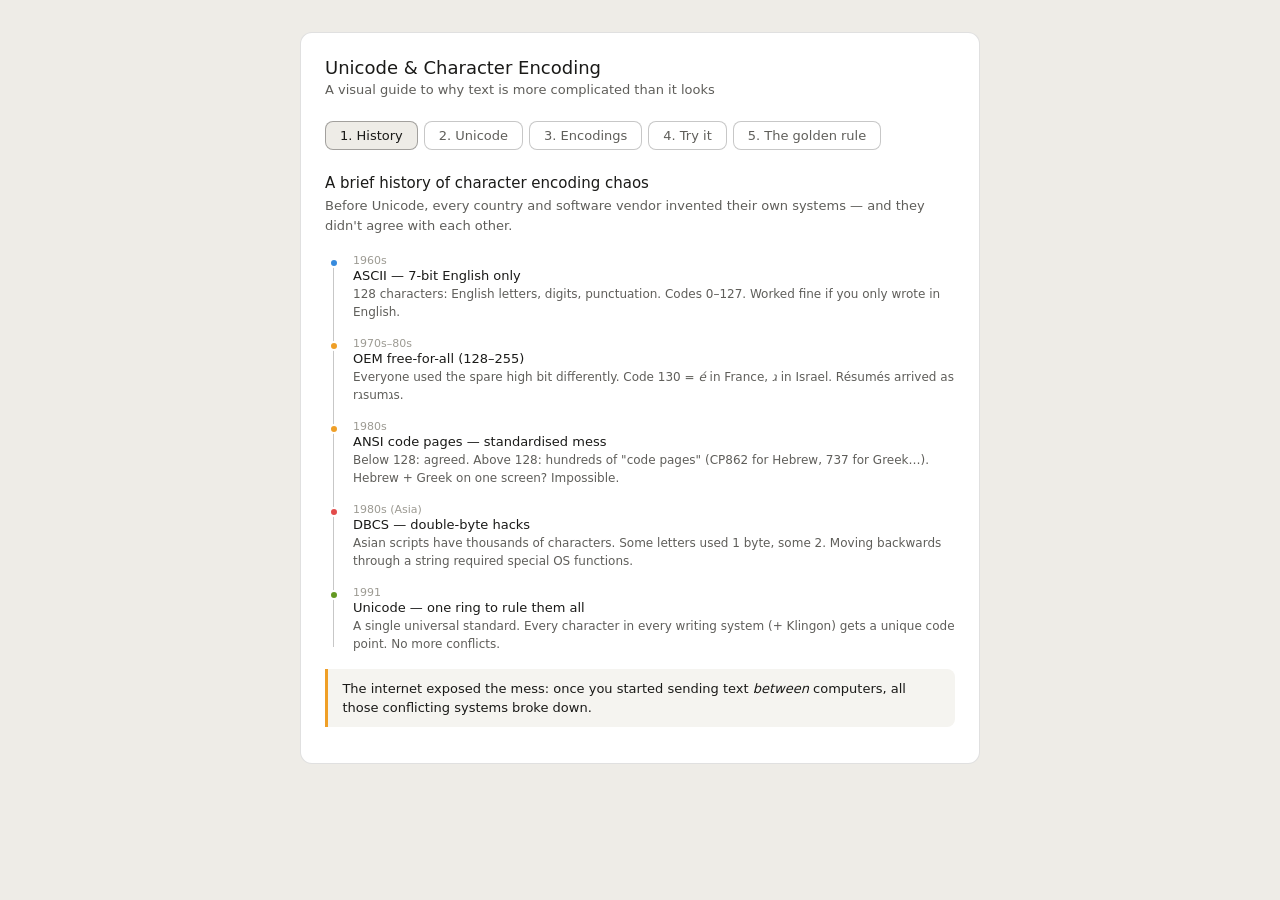
==== index.html @ 8b3d2e47 "Create index.html for Unicode and encoding guide Add a comprehensive HTML document explaining Unicod" ====
<!DOCTYPE html>
<html lang="en">
<head>
<meta charset="UTF-8">
<meta name="viewport" content="width=device-width, initial-scale=1.0">
<title>Unicode & Character Encoding — Visual Guide</title>
<style>
  :root {
    --bg-primary: #ffffff;
    --bg-secondary: #f5f4f0;
    --bg-tertiary: #eeece7;
    --text-primary: #1a1a18;
    --text-secondary: #5f5e5a;
    --text-tertiary: #9c9a92;
    --border-light: rgba(0,0,0,0.12);
    --border-mid: rgba(0,0,0,0.22);
    --border-strong: rgba(0,0,0,0.32);
    --radius-md: 8px;
    --radius-lg: 12px;
    --font-sans: system-ui, -apple-system, "Segoe UI", Helvetica, Arial, sans-serif;
    --font-mono: "SF Mono", "Fira Code", "Consolas", monospace;
    --bg-info: #e6f1fb;
    --text-info: #185fa5;
    --border-info: #b5d4f4;
  }
  @media (prefers-color-scheme: dark) {
    :root {
      --bg-primary: #1e1e1c;
      --bg-secondary: #282826;
      --bg-tertiary: #303030;
      --text-primary: #e8e6df;
      --text-secondary: #9c9a92;
      --text-tertiary: #6b6963;
      --border-light: rgba(255,255,255,0.10);
      --border-mid: rgba(255,255,255,0.18);
      --border-strong: rgba(255,255,255,0.28);
      --bg-info: #042c53;
      --text-info: #b5d4f4;
      --border-info: #185fa5;
    }
  }
  * { box-sizing: border-box; margin: 0; padding: 0; }
  body {
    font-family: var(--font-sans);
    background: var(--bg-tertiary);
    color: var(--text-primary);
    min-height: 100vh;
    display: flex;
    align-items: flex-start;
    justify-content: center;
    padding: 2rem 1rem;
  }
  .container {
    background: var(--bg-primary);
    border-radius: var(--radius-lg);
    border: 0.5px solid var(--border-light);
    padding: 1.5rem;
    width: 100%;
    max-width: 680px;
  }
  h1 {
    font-size: 18px;
    font-weight: 500;
    color: var(--text-primary);
    margin-bottom: .25rem;
  }
  .subtitle {
    font-size: 13px;
    color: var(--text-secondary);
    margin-bottom: 1.5rem;
  }
  .tabs { display: flex; gap: 6px; flex-wrap: wrap; margin-bottom: 1.5rem; }
  .tab {
    padding: 6px 14px;
    border-radius: var(--radius-md);
    border: 0.5px solid var(--border-mid);
    background: var(--bg-primary);
    color: var(--text-secondary);
    font-size: 13px;
    cursor: pointer;
    font-family: var(--font-sans);
    transition: background .15s, color .15s;
  }
  .tab:hover { background: var(--bg-secondary); color: var(--text-primary); }
  .tab.active {
    background: var(--bg-tertiary);
    color: var(--text-primary);
    border-color: var(--border-strong);
  }
  .panel { display: none; }
  .panel.active { display: block; }
  .section-title { font-size: 15px; font-weight: 500; color: var(--text-primary); margin-bottom: 4px; }
  .section-sub { font-size: 13px; color: var(--text-secondary); margin-bottom: 1.2rem; line-height: 1.5; }
  .card {
    background: var(--bg-primary);
    border: 0.5px solid var(--border-light);
    border-radius: var(--radius-lg);
    padding: 1rem 1.25rem;
    margin-bottom: .75rem;
  }
  .card-title { font-size: 13px; font-weight: 500; color: var(--text-primary); margin-bottom: 3px; }
  .card-body { font-size: 12px; color: var(--text-secondary); line-height: 1.6; }
  .card-body code {
    font-family: var(--font-mono);
    background: var(--bg-secondary);
    padding: 2px 5px;
    border-radius: 4px;
    font-size: 11px;
  }
  .badge {
    display: inline-block;
    font-size: 11px;
    padding: 2px 8px;
    border-radius: 999px;
    margin-right: 4px;
  }
  .badge-amber { background: #faeeda; color: #854f0b; }
  .badge-blue  { background: #e6f1fb; color: #185fa5; }
  .badge-green { background: #eaf3de; color: #3b6d11; }
  .badge-red   { background: #fcebeb; color: #a32d2d; }
  .badge-gray  { background: #f1efe8; color: #5f5e5a; }
  @media (prefers-color-scheme: dark) {
    .badge-amber { background: #633806; color: #fac775; }
    .badge-blue  { background: #042c53; color: #b5d4f4; }
    .badge-green { background: #173404; color: #c0dd97; }
    .badge-red   { background: #501313; color: #f7c1c1; }
    .badge-gray  { background: #2c2c2a; color: #b4b2a9; }
  }
  .timeline { position: relative; padding-left: 28px; }
  .timeline::before {
    content: '';
    position: absolute;
    left: 8px; top: 6px; bottom: 6px;
    width: 1px;
    background: var(--border-mid);
  }
  .t-item { position: relative; margin-bottom: 1rem; }
  .t-dot {
    position: absolute; left: -24px; top: 4px;
    width: 10px; height: 10px; border-radius: 50%;
    border: 2px solid var(--bg-primary);
  }
  .dot-amber  { background: #ef9f27; }
  .dot-blue   { background: #378add; }
  .dot-green  { background: #639922; }
  .dot-red    { background: #e24b4a; }
  .dot-purple { background: #7f77dd; }
  .t-year  { font-size: 11px; color: var(--text-tertiary); margin-bottom: 1px; }
  .t-label { font-size: 13px; font-weight: 500; color: var(--text-primary); }
  .t-desc  { font-size: 12px; color: var(--text-secondary); line-height: 1.5; margin-top: 2px; }
  .enc-table { width: 100%; border-collapse: collapse; font-size: 12px; margin-top: .5rem; }
  .enc-table th {
    text-align: left;
    font-weight: 500;
    font-size: 11px;
    color: var(--text-secondary);
    padding: 6px 8px;
    border-bottom: 0.5px solid var(--border-light);
  }
  .enc-table td {
    padding: 7px 8px;
    border-bottom: 0.5px solid var(--border-light);
    color: var(--text-primary);
    vertical-align: top;
  }
  .enc-table tr:last-child td { border-bottom: none; }
  .enc-table td:nth-child(2) { color: var(--text-secondary); font-size: 11px; }
  .demo-box {
    border: 0.5px solid var(--border-mid);
    border-radius: var(--radius-md);
    padding: .75rem 1rem;
    margin-bottom: .5rem;
    background: var(--bg-primary);
  }
  .demo-label {
    font-size: 11px;
    font-weight: 500;
    color: var(--text-secondary);
    text-transform: uppercase;
    letter-spacing: .04em;
    margin-bottom: .4rem;
  }
  .byte-row { display: flex; flex-wrap: wrap; gap: 4px; margin-top: .3rem; }
  .byte {
    font-family: var(--font-mono);
    font-size: 11px;
    padding: 2px 6px;
    border-radius: 4px;
    border: 0.5px solid var(--border-light);
  }
  .byte-hot  { background: #faeeda; color: #854f0b; border-color: #fac775; }
  .byte-cool { background: #e6f1fb; color: #185fa5; border-color: #b5d4f4; }
  .byte-gray { background: var(--bg-secondary); color: var(--text-secondary); }
  @media (prefers-color-scheme: dark) {
    .byte-hot  { background: #633806; color: #fac775; border-color: #854f0b; }
    .byte-cool { background: #042c53; color: #b5d4f4; border-color: #185fa5; }
  }
  .key-insight {
    border-left: 3px solid #ef9f27;
    padding: .6rem .9rem;
    border-radius: 0 var(--radius-md) var(--radius-md) 0;
    background: var(--bg-secondary);
    margin: .75rem 0;
    font-size: 13px;
    color: var(--text-primary);
    line-height: 1.5;
  }
  #char-input {
    padding: 6px 10px;
    font-size: 14px;
    border-radius: var(--radius-md);
    border: 0.5px solid var(--border-mid);
    background: var(--bg-primary);
    color: var(--text-primary);
    width: 100%;
    margin-bottom: .75rem;
    font-family: var(--font-sans);
    outline: none;
  }
  #char-input:focus { border-color: var(--border-strong); }
  .enc-result { margin-bottom: .5rem; }
  strong { font-weight: 500; }
  code {
    font-family: var(--font-mono);
    background: var(--bg-secondary);
    padding: 2px 5px;
    border-radius: 4px;
    font-size: 11px;
  }
</style>
</head>
<body>
<div class="container">
  <h1>Unicode &amp; Character Encoding</h1>
  <p class="subtitle">A visual guide to why text is more complicated than it looks</p>

  <div class="tabs">
    <button class="tab active" onclick="show('history')">1. History</button>
    <button class="tab" onclick="show('unicode')">2. Unicode</button>
    <button class="tab" onclick="show('encodings')">3. Encodings</button>
    <button class="tab" onclick="show('demo')">4. Try it</button>
    <button class="tab" onclick="show('rule')">5. The golden rule</button>
  </div>

  <!-- HISTORY -->
  <div class="panel active" id="panel-history">
    <p class="section-title">A brief history of character encoding chaos</p>
    <p class="section-sub">Before Unicode, every country and software vendor invented their own systems — and they didn't agree with each other.</p>
    <div class="timeline">
      <div class="t-item">
        <div class="t-dot dot-blue"></div>
        <div class="t-year">1960s</div>
        <div class="t-label">ASCII — 7-bit English only</div>
        <div class="t-desc">128 characters: English letters, digits, punctuation. Codes 0–127. Worked fine if you only wrote in English.</div>
      </div>
      <div class="t-item">
        <div class="t-dot dot-amber"></div>
        <div class="t-year">1970s–80s</div>
        <div class="t-label">OEM free-for-all (128–255)</div>
        <div class="t-desc">Everyone used the spare high bit differently. Code 130 = <em>é</em> in France, <em>ג</em> in Israel. Résumés arrived as rגsumגs.</div>
      </div>
      <div class="t-item">
        <div class="t-dot dot-amber"></div>
        <div class="t-year">1980s</div>
        <div class="t-label">ANSI code pages — standardised mess</div>
        <div class="t-desc">Below 128: agreed. Above 128: hundreds of "code pages" (CP862 for Hebrew, 737 for Greek…). Hebrew + Greek on one screen? Impossible.</div>
      </div>
      <div class="t-item">
        <div class="t-dot dot-red"></div>
        <div class="t-year">1980s (Asia)</div>
        <div class="t-label">DBCS — double-byte hacks</div>
        <div class="t-desc">Asian scripts have thousands of characters. Some letters used 1 byte, some 2. Moving backwards through a string required special OS functions.</div>
      </div>
      <div class="t-item">
        <div class="t-dot dot-green"></div>
        <div class="t-year">1991</div>
        <div class="t-label">Unicode — one ring to rule them all</div>
        <div class="t-desc">A single universal standard. Every character in every writing system (+ Klingon) gets a unique code point. No more conflicts.</div>
      </div>
    </div>
    <div class="key-insight">The internet exposed the mess: once you started sending text <em>between</em> computers, all those conflicting systems broke down.</div>
  </div>

  <!-- UNICODE -->
  <div class="panel" id="panel-unicode">
    <p class="section-title">How Unicode thinks about characters</p>
    <p class="section-sub">Unicode separates two ideas that used to be mixed up: what a character <em>is</em> vs. how it's stored in memory.</p>
    <div class="card">
      <div class="card-title">Step 1 — Platonic ideal (abstract identity)</div>
      <div class="card-body">Every letter is an abstract concept, independent of font, style, or how it looks. <strong>A</strong> in Times New Roman = <strong>A</strong> in Arial. They're the same character.</div>
    </div>
    <div class="card">
      <div class="card-title">Step 2 — Code point (a unique number)</div>
      <div class="card-body">
        Each abstract character gets a unique number, written <code>U+XXXX</code>.<br><br>
        <span class="badge badge-blue">A = U+0041</span>
        <span class="badge badge-blue">é = U+00E9</span>
        <span class="badge badge-blue">ع = U+0639</span>
        <span class="badge badge-blue">😀 = U+1F600</span><br><br>
        There are over 1.1 million possible code points — far more than 65,536, so the "Unicode = 16 bits" myth is wrong.
      </div>
    </div>
    <div class="card">
      <div class="card-title">Step 3 — Encoding (how it's stored)</div>
      <div class="card-body">Code points are abstract. Encoding is how you write them to disk or memory as actual bytes. This is a separate decision — and there are several options.</div>
    </div>
    <div class="key-insight">
      <strong>"Hello"</strong> as code points: <code>U+0048 U+0065 U+006C U+006C U+006F</code> — five numbers. Not yet bytes. Not yet stored. Just identity.
    </div>
  </div>

  <!-- ENCODINGS -->
  <div class="panel" id="panel-encodings">
    <p class="section-title">Unicode encodings compared</p>
    <p class="section-sub">Same code points, different bytes on disk. Each encoding has trade-offs.</p>
    <table class="enc-table">
      <thead>
        <tr><th>Encoding</th><th>How it works</th><th>Best for</th></tr>
      </thead>
      <tbody>
        <tr>
          <td><strong>UTF-8</strong> <span class="badge badge-green">Recommended</span></td>
          <td>1 byte for ASCII (0–127), 2–4 bytes for everything else</td>
          <td>Web, files, APIs. ASCII-compatible — English text looks identical to ASCII.</td>
        </tr>
        <tr>
          <td><strong>UTF-16</strong></td>
          <td>2 bytes for most characters, 4 for rare ones. Needs byte-order mark (BOM)</td>
          <td>Windows internals, Java, JavaScript strings</td>
        </tr>
        <tr>
          <td><strong>UTF-32 / UCS-4</strong></td>
          <td>Always 4 bytes per character — fixed width</td>
          <td>Internal processing where random access matters. Very space-inefficient.</td>
        </tr>
        <tr>
          <td><strong>UCS-2</strong></td>
          <td>Always 2 bytes, max 65,536 chars. Can't represent rare characters.</td>
          <td>Legacy Windows, older COM/VB programs</td>
        </tr>
        <tr>
          <td><strong>Latin-1 / ISO-8859-1</strong> <span class="badge badge-red">Limited</span></td>
          <td>1 byte, 256 characters. Western European only.</td>
          <td>Legacy Western European documents. Russian? Chinese? → ???</td>
        </tr>
      </tbody>
    </table>
    <div class="key-insight" style="margin-top: 1rem;">
      UTF-8 storing <strong>"Hello"</strong>: <code>48 65 6C 6C 6F</code> — identical to ASCII. Americans won't even notice the difference.
    </div>
    <div class="demo-box" style="margin-top:.75rem">
      <div class="demo-label">Byte order mark problem (UTF-16)</div>
      <div style="font-size:12px; color:var(--text-secondary); line-height:1.5">
        "H" in big-endian UTF-16: <span class="badge badge-blue">00 48</span> &nbsp;&nbsp; "H" in little-endian UTF-16: <span class="badge badge-amber">48 00</span><br>
        Both are valid! A byte order mark <code>FE FF</code> at the start tells the reader which byte order to use.
      </div>
    </div>
  </div>

  <!-- DEMO -->
  <div class="panel" id="panel-demo">
    <p class="section-title">See the bytes yourself</p>
    <p class="section-sub">Type a character or word and see how it's encoded in different systems.</p>
    <input id="char-input" type="text" value="Hello" oninput="runDemo()" maxlength="20" placeholder="Type something…">
    <div id="demo-output"></div>
  </div>

  <!-- GOLDEN RULE -->
  <div class="panel" id="panel-rule">
    <p class="section-title">The single most important rule</p>
    <p class="section-sub">After all the history and encoding details, this is the one thing that matters.</p>
    <div class="key-insight" style="border-color:#e24b4a; font-size:14px; font-weight:500;">
      A string without a known encoding is meaningless. There is no such thing as "plain text."
    </div>
    <div class="card" style="margin-top:.75rem">
      <div class="card-title">Why this breaks websites</div>
      <div class="card-body">If a browser doesn't know the encoding of a page, it guesses based on byte frequency patterns. Sometimes it guesses wrong — a Bulgarian page shows up as Korean. The user sees gibberish.</div>
    </div>
    <div class="card">
      <div class="card-title">The fix for HTML</div>
      <div class="card-body">
        Put this as the very first tag inside <code>&lt;head&gt;</code>:<br><br>
        <code style="display:inline-block;padding:4px 8px;">&lt;meta charset="UTF-8"&gt;</code><br><br>
        Or the server sends: <code>Content-Type: text/html; charset=utf-8</code>
      </div>
    </div>
    <div class="card">
      <div class="card-title">The fix for email</div>
      <div class="card-body">
        Email headers must declare: <code>Content-Type: text/plain; charset="UTF-8"</code><br>
        Without this, your accented characters may arrive as <strong>????</strong>.
      </div>
    </div>
    <div class="card">
      <div class="card-title">Practical advice for developers</div>
      <div class="card-body">
        <span class="badge badge-green">Always use UTF-8</span> for new projects — files, databases, APIs, HTML.<br><br>
        <span class="badge badge-amber">When reading</span> old data, find out its encoding before touching it.<br><br>
        <span class="badge badge-red">Never assume</span> that text is ASCII or that "it looks fine on my machine."
      </div>
    </div>
  </div>
</div>

<script>
function show(id) {
  document.querySelectorAll('.panel').forEach(p => p.classList.remove('active'));
  document.querySelectorAll('.tab').forEach(t => t.classList.remove('active'));
  document.getElementById('panel-' + id).classList.add('active');
  const tabs = ['history', 'unicode', 'encodings', 'demo', 'rule'];
  document.querySelectorAll('.tab')[tabs.indexOf(id)].classList.add('active');
  if (id === 'demo') runDemo();
}

function toHex(n) { return n.toString(16).toUpperCase().padStart(2, '0'); }

function encodeUTF8(str) {
  const bytes = [];
  for (const cp of [...str].map(c => c.codePointAt(0))) {
    if (cp < 0x80) { bytes.push(toHex(cp)); }
    else if (cp < 0x800) { bytes.push(toHex(0xC0 | (cp >> 6)), toHex(0x80 | (cp & 0x3F))); }
    else if (cp < 0x10000) { bytes.push(toHex(0xE0 | (cp >> 12)), toHex(0x80 | ((cp >> 6) & 0x3F)), toHex(0x80 | (cp & 0x3F))); }
    else { bytes.push(toHex(0xF0 | (cp >> 18)), toHex(0x80 | ((cp >> 12) & 0x3F)), toHex(0x80 | ((cp >> 6) & 0x3F)), toHex(0x80 | (cp & 0x3F))); }
  }
  return bytes;
}

function encodeUTF16BE(str) {
  const bytes = [];
  for (const c of str) {
    const cp = c.codePointAt(0);
    if (cp < 0x10000) { bytes.push(toHex(cp >> 8), toHex(cp & 0xFF)); }
    else { const s = cp - 0x10000; const h = 0xD800 + (s >> 10); const l = 0xDC00 + (s & 0x3FF); bytes.push(toHex(h >> 8), toHex(h & 0xFF), toHex(l >> 8), toHex(l & 0xFF)); }
  }
  return bytes;
}

function encodeUCS2(str) {
  return [...str].map(c => { const cp = c.codePointAt(0); return cp > 0xFFFF ? ['??', '??'] : [toHex(cp >> 8), toHex(cp & 0xFF)]; }).flat();
}

function codePoints(str) {
  return [...str].map(c => 'U+' + c.codePointAt(0).toString(16).toUpperCase().padStart(4, '0'));
}

function renderBytes(bytes, cls) {
  return bytes.map(b => `<span class="byte ${cls}">${b}</span>`).join('');
}

function runDemo() {
  const str = document.getElementById('char-input').value || 'A';
  const allAscii = [...str].every(c => c.codePointAt(0) < 128);
  const hasSupp = [...str].some(c => c.codePointAt(0) > 0xFFFF);
  const utf8 = encodeUTF8(str);
  const utf16 = encodeUTF16BE(str);
  const ucs2 = encodeUCS2(str);
  const cps = codePoints(str);

  document.getElementById('demo-output').innerHTML = `
    <div class="enc-result demo-box">
      <div class="demo-label">Unicode code points</div>
      <div class="byte-row">${cps.map(c => `<span class="byte byte-cool">${c}</span>`).join('')}</div>
    </div>
    <div class="enc-result demo-box">
      <div class="demo-label">UTF-8 bytes (${utf8.length} byte${utf8.length !== 1 ? 's' : ''})</div>
      <div class="byte-row">${renderBytes(utf8, allAscii ? 'byte-gray' : 'byte-hot')}</div>
      <div style="font-size:11px;color:var(--text-tertiary);margin-top:4px">${allAscii ? 'Identical to ASCII — no overhead for English text' : 'Multi-byte sequences needed for non-ASCII characters'}</div>
    </div>
    <div class="enc-result demo-box">
      <div class="demo-label">UTF-16 BE bytes (${utf16.length} bytes)</div>
      <div class="byte-row">${renderBytes(utf16, 'byte-cool')}</div>
      <div style="font-size:11px;color:var(--text-tertiary);margin-top:4px">Always at least 2 bytes per character. Note the leading 00s for ASCII — "wasted" space that frustrated early programmers.</div>
    </div>
    <div class="enc-result demo-box">
      <div class="demo-label">UCS-2 (legacy 16-bit)</div>
      <div class="byte-row">${renderBytes(ucs2, 'byte-gray')}</div>
      ${hasSupp ? '<div style="font-size:11px;color:#a32d2d;margin-top:4px">⚠ Some characters exceed 16 bits and cannot be represented in UCS-2 — shown as ??</div>' : ''}
    </div>
  `;
}
runDemo();
</script>
</body>
</html>
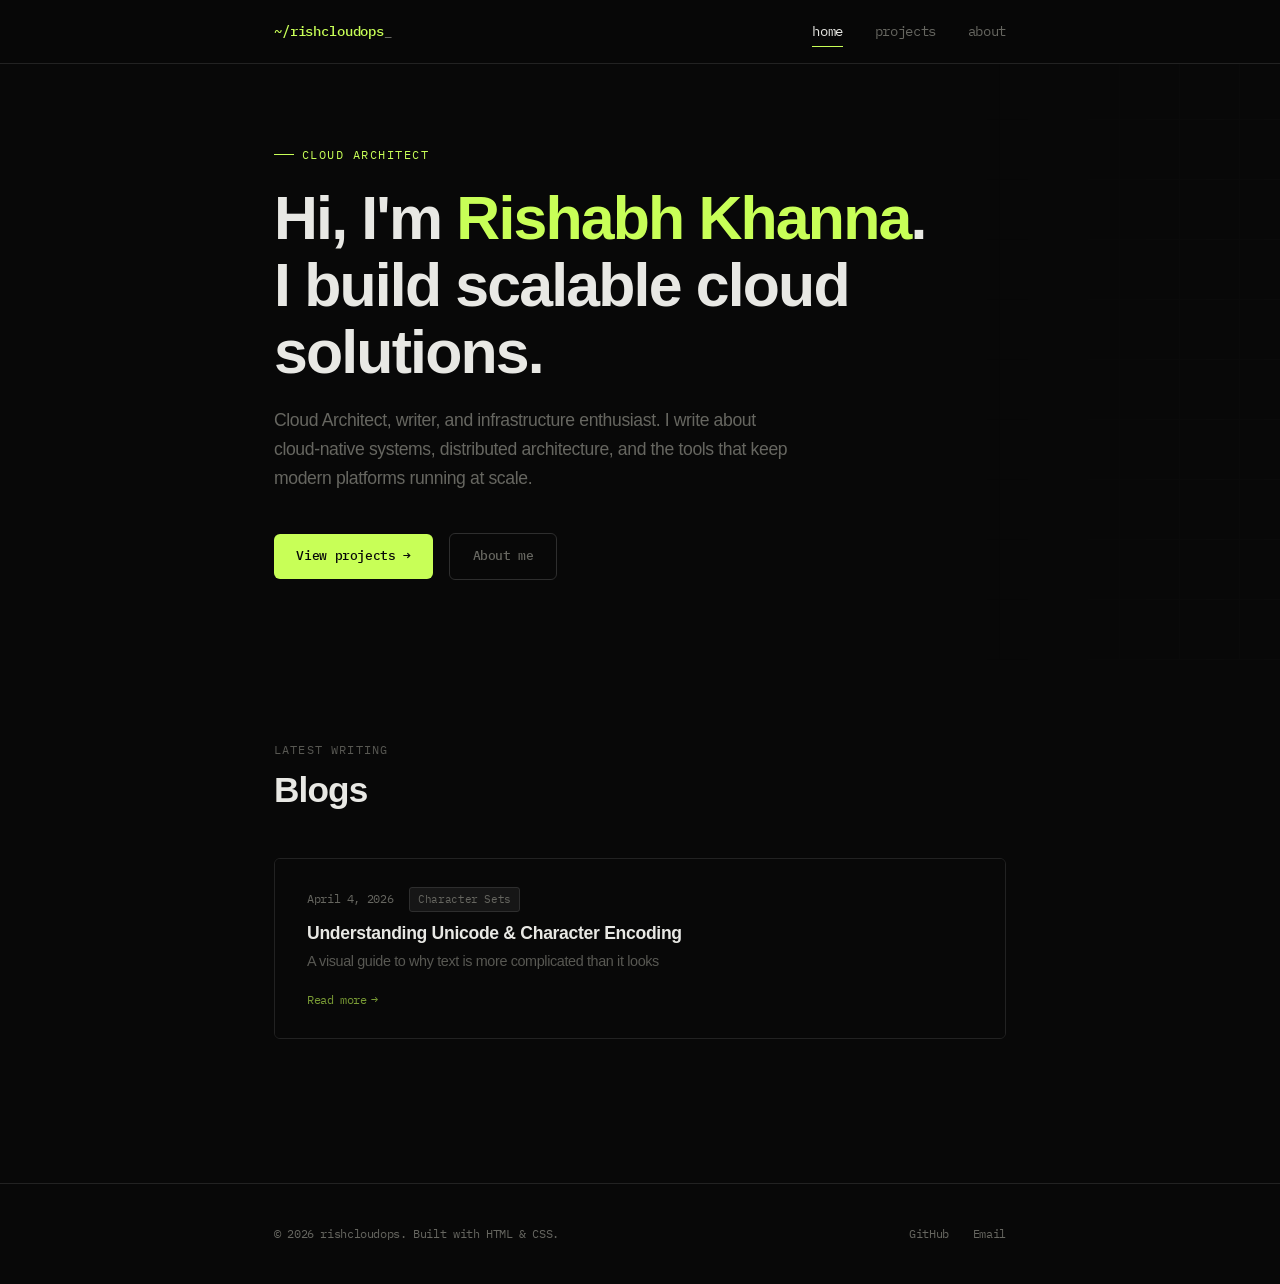
==== commit c64843ec: "blog-1" ====
--- a/index.html
+++ b/index.html
@@ -1,484 +1,80 @@
 <!DOCTYPE html>
 <html lang="en">
 <head>
-<meta charset="UTF-8">
-<meta name="viewport" content="width=device-width, initial-scale=1.0">
-<title>Unicode & Character Encoding — Visual Guide</title>
-<style>
-  :root {
-    --bg-primary: #ffffff;
-    --bg-secondary: #f5f4f0;
-    --bg-tertiary: #eeece7;
-    --text-primary: #1a1a18;
-    --text-secondary: #5f5e5a;
-    --text-tertiary: #9c9a92;
-    --border-light: rgba(0,0,0,0.12);
-    --border-mid: rgba(0,0,0,0.22);
-    --border-strong: rgba(0,0,0,0.32);
-    --radius-md: 8px;
-    --radius-lg: 12px;
-    --font-sans: system-ui, -apple-system, "Segoe UI", Helvetica, Arial, sans-serif;
-    --font-mono: "SF Mono", "Fira Code", "Consolas", monospace;
-    --bg-info: #e6f1fb;
-    --text-info: #185fa5;
-    --border-info: #b5d4f4;
-  }
-  @media (prefers-color-scheme: dark) {
-    :root {
-      --bg-primary: #1e1e1c;
-      --bg-secondary: #282826;
-      --bg-tertiary: #303030;
-      --text-primary: #e8e6df;
-      --text-secondary: #9c9a92;
-      --text-tertiary: #6b6963;
-      --border-light: rgba(255,255,255,0.10);
-      --border-mid: rgba(255,255,255,0.18);
-      --border-strong: rgba(255,255,255,0.28);
-      --bg-info: #042c53;
-      --text-info: #b5d4f4;
-      --border-info: #185fa5;
-    }
-  }
-  * { box-sizing: border-box; margin: 0; padding: 0; }
-  body {
-    font-family: var(--font-sans);
-    background: var(--bg-tertiary);
-    color: var(--text-primary);
-    min-height: 100vh;
-    display: flex;
-    align-items: flex-start;
-    justify-content: center;
-    padding: 2rem 1rem;
-  }
-  .container {
-    background: var(--bg-primary);
-    border-radius: var(--radius-lg);
-    border: 0.5px solid var(--border-light);
-    padding: 1.5rem;
-    width: 100%;
-    max-width: 680px;
-  }
-  h1 {
-    font-size: 18px;
-    font-weight: 500;
-    color: var(--text-primary);
-    margin-bottom: .25rem;
-  }
-  .subtitle {
-    font-size: 13px;
-    color: var(--text-secondary);
-    margin-bottom: 1.5rem;
-  }
-  .tabs { display: flex; gap: 6px; flex-wrap: wrap; margin-bottom: 1.5rem; }
-  .tab {
-    padding: 6px 14px;
-    border-radius: var(--radius-md);
-    border: 0.5px solid var(--border-mid);
-    background: var(--bg-primary);
-    color: var(--text-secondary);
-    font-size: 13px;
-    cursor: pointer;
-    font-family: var(--font-sans);
-    transition: background .15s, color .15s;
-  }
-  .tab:hover { background: var(--bg-secondary); color: var(--text-primary); }
-  .tab.active {
-    background: var(--bg-tertiary);
-    color: var(--text-primary);
-    border-color: var(--border-strong);
-  }
-  .panel { display: none; }
-  .panel.active { display: block; }
-  .section-title { font-size: 15px; font-weight: 500; color: var(--text-primary); margin-bottom: 4px; }
-  .section-sub { font-size: 13px; color: var(--text-secondary); margin-bottom: 1.2rem; line-height: 1.5; }
-  .card {
-    background: var(--bg-primary);
-    border: 0.5px solid var(--border-light);
-    border-radius: var(--radius-lg);
-    padding: 1rem 1.25rem;
-    margin-bottom: .75rem;
-  }
-  .card-title { font-size: 13px; font-weight: 500; color: var(--text-primary); margin-bottom: 3px; }
-  .card-body { font-size: 12px; color: var(--text-secondary); line-height: 1.6; }
-  .card-body code {
-    font-family: var(--font-mono);
-    background: var(--bg-secondary);
-    padding: 2px 5px;
-    border-radius: 4px;
-    font-size: 11px;
-  }
-  .badge {
-    display: inline-block;
-    font-size: 11px;
-    padding: 2px 8px;
-    border-radius: 999px;
-    margin-right: 4px;
-  }
-  .badge-amber { background: #faeeda; color: #854f0b; }
-  .badge-blue  { background: #e6f1fb; color: #185fa5; }
-  .badge-green { background: #eaf3de; color: #3b6d11; }
-  .badge-red   { background: #fcebeb; color: #a32d2d; }
-  .badge-gray  { background: #f1efe8; color: #5f5e5a; }
-  @media (prefers-color-scheme: dark) {
-    .badge-amber { background: #633806; color: #fac775; }
-    .badge-blue  { background: #042c53; color: #b5d4f4; }
-    .badge-green { background: #173404; color: #c0dd97; }
-    .badge-red   { background: #501313; color: #f7c1c1; }
-    .badge-gray  { background: #2c2c2a; color: #b4b2a9; }
-  }
-  .timeline { position: relative; padding-left: 28px; }
-  .timeline::before {
-    content: '';
-    position: absolute;
-    left: 8px; top: 6px; bottom: 6px;
-    width: 1px;
-    background: var(--border-mid);
-  }
-  .t-item { position: relative; margin-bottom: 1rem; }
-  .t-dot {
-    position: absolute; left: -24px; top: 4px;
-    width: 10px; height: 10px; border-radius: 50%;
-    border: 2px solid var(--bg-primary);
-  }
-  .dot-amber  { background: #ef9f27; }
-  .dot-blue   { background: #378add; }
-  .dot-green  { background: #639922; }
-  .dot-red    { background: #e24b4a; }
-  .dot-purple { background: #7f77dd; }
-  .t-year  { font-size: 11px; color: var(--text-tertiary); margin-bottom: 1px; }
-  .t-label { font-size: 13px; font-weight: 500; color: var(--text-primary); }
-  .t-desc  { font-size: 12px; color: var(--text-secondary); line-height: 1.5; margin-top: 2px; }
-  .enc-table { width: 100%; border-collapse: collapse; font-size: 12px; margin-top: .5rem; }
-  .enc-table th {
-    text-align: left;
-    font-weight: 500;
-    font-size: 11px;
-    color: var(--text-secondary);
-    padding: 6px 8px;
-    border-bottom: 0.5px solid var(--border-light);
-  }
-  .enc-table td {
-    padding: 7px 8px;
-    border-bottom: 0.5px solid var(--border-light);
-    color: var(--text-primary);
-    vertical-align: top;
-  }
-  .enc-table tr:last-child td { border-bottom: none; }
-  .enc-table td:nth-child(2) { color: var(--text-secondary); font-size: 11px; }
-  .demo-box {
-    border: 0.5px solid var(--border-mid);
-    border-radius: var(--radius-md);
-    padding: .75rem 1rem;
-    margin-bottom: .5rem;
-    background: var(--bg-primary);
-  }
-  .demo-label {
-    font-size: 11px;
-    font-weight: 500;
-    color: var(--text-secondary);
-    text-transform: uppercase;
-    letter-spacing: .04em;
-    margin-bottom: .4rem;
-  }
-  .byte-row { display: flex; flex-wrap: wrap; gap: 4px; margin-top: .3rem; }
-  .byte {
-    font-family: var(--font-mono);
-    font-size: 11px;
-    padding: 2px 6px;
-    border-radius: 4px;
-    border: 0.5px solid var(--border-light);
-  }
-  .byte-hot  { background: #faeeda; color: #854f0b; border-color: #fac775; }
-  .byte-cool { background: #e6f1fb; color: #185fa5; border-color: #b5d4f4; }
-  .byte-gray { background: var(--bg-secondary); color: var(--text-secondary); }
-  @media (prefers-color-scheme: dark) {
-    .byte-hot  { background: #633806; color: #fac775; border-color: #854f0b; }
-    .byte-cool { background: #042c53; color: #b5d4f4; border-color: #185fa5; }
-  }
-  .key-insight {
-    border-left: 3px solid #ef9f27;
-    padding: .6rem .9rem;
-    border-radius: 0 var(--radius-md) var(--radius-md) 0;
-    background: var(--bg-secondary);
-    margin: .75rem 0;
-    font-size: 13px;
-    color: var(--text-primary);
-    line-height: 1.5;
-  }
-  #char-input {
-    padding: 6px 10px;
-    font-size: 14px;
-    border-radius: var(--radius-md);
-    border: 0.5px solid var(--border-mid);
-    background: var(--bg-primary);
-    color: var(--text-primary);
-    width: 100%;
-    margin-bottom: .75rem;
-    font-family: var(--font-sans);
-    outline: none;
-  }
-  #char-input:focus { border-color: var(--border-strong); }
-  .enc-result { margin-bottom: .5rem; }
-  strong { font-weight: 500; }
-  code {
-    font-family: var(--font-mono);
-    background: var(--bg-secondary);
-    padding: 2px 5px;
-    border-radius: 4px;
-    font-size: 11px;
-  }
-</style>
+  <meta charset="UTF-8">
+  <meta name="viewport" content="width=device-width, initial-scale=1.0">
+  <title>Your Name — Developer</title>
+  <meta name="description" content="Developer blog — writing about code, systems, and things I find interesting.">
+  <link rel="stylesheet" href="style.css">
 </head>
 <body>
-<div class="container">
-  <h1>Unicode &amp; Character Encoding</h1>
-  <p class="subtitle">A visual guide to why text is more complicated than it looks</p>
 
-  <div class="tabs">
-    <button class="tab active" onclick="show('history')">1. History</button>
-    <button class="tab" onclick="show('unicode')">2. Unicode</button>
-    <button class="tab" onclick="show('encodings')">3. Encodings</button>
-    <button class="tab" onclick="show('demo')">4. Try it</button>
-    <button class="tab" onclick="show('rule')">5. The golden rule</button>
-  </div>
-
-  <!-- HISTORY -->
-  <div class="panel active" id="panel-history">
-    <p class="section-title">A brief history of character encoding chaos</p>
-    <p class="section-sub">Before Unicode, every country and software vendor invented their own systems — and they didn't agree with each other.</p>
-    <div class="timeline">
-      <div class="t-item">
-        <div class="t-dot dot-blue"></div>
-        <div class="t-year">1960s</div>
-        <div class="t-label">ASCII — 7-bit English only</div>
-        <div class="t-desc">128 characters: English letters, digits, punctuation. Codes 0–127. Worked fine if you only wrote in English.</div>
-      </div>
-      <div class="t-item">
-        <div class="t-dot dot-amber"></div>
-        <div class="t-year">1970s–80s</div>
-        <div class="t-label">OEM free-for-all (128–255)</div>
-        <div class="t-desc">Everyone used the spare high bit differently. Code 130 = <em>é</em> in France, <em>ג</em> in Israel. Résumés arrived as rגsumגs.</div>
-      </div>
-      <div class="t-item">
-        <div class="t-dot dot-amber"></div>
-        <div class="t-year">1980s</div>
-        <div class="t-label">ANSI code pages — standardised mess</div>
-        <div class="t-desc">Below 128: agreed. Above 128: hundreds of "code pages" (CP862 for Hebrew, 737 for Greek…). Hebrew + Greek on one screen? Impossible.</div>
-      </div>
-      <div class="t-item">
-        <div class="t-dot dot-red"></div>
-        <div class="t-year">1980s (Asia)</div>
-        <div class="t-label">DBCS — double-byte hacks</div>
-        <div class="t-desc">Asian scripts have thousands of characters. Some letters used 1 byte, some 2. Moving backwards through a string required special OS functions.</div>
-      </div>
-      <div class="t-item">
-        <div class="t-dot dot-green"></div>
-        <div class="t-year">1991</div>
-        <div class="t-label">Unicode — one ring to rule them all</div>
-        <div class="t-desc">A single universal standard. Every character in every writing system (+ Klingon) gets a unique code point. No more conflicts.</div>
-      </div>
-    </div>
-    <div class="key-insight">The internet exposed the mess: once you started sending text <em>between</em> computers, all those conflicting systems broke down.</div>
-  </div>
-
-  <!-- UNICODE -->
-  <div class="panel" id="panel-unicode">
-    <p class="section-title">How Unicode thinks about characters</p>
-    <p class="section-sub">Unicode separates two ideas that used to be mixed up: what a character <em>is</em> vs. how it's stored in memory.</p>
-    <div class="card">
-      <div class="card-title">Step 1 — Platonic ideal (abstract identity)</div>
-      <div class="card-body">Every letter is an abstract concept, independent of font, style, or how it looks. <strong>A</strong> in Times New Roman = <strong>A</strong> in Arial. They're the same character.</div>
-    </div>
-    <div class="card">
-      <div class="card-title">Step 2 — Code point (a unique number)</div>
-      <div class="card-body">
-        Each abstract character gets a unique number, written <code>U+XXXX</code>.<br><br>
-        <span class="badge badge-blue">A = U+0041</span>
-        <span class="badge badge-blue">é = U+00E9</span>
-        <span class="badge badge-blue">ع = U+0639</span>
-        <span class="badge badge-blue">😀 = U+1F600</span><br><br>
-        There are over 1.1 million possible code points — far more than 65,536, so the "Unicode = 16 bits" myth is wrong.
-      </div>
-    </div>
-    <div class="card">
-      <div class="card-title">Step 3 — Encoding (how it's stored)</div>
-      <div class="card-body">Code points are abstract. Encoding is how you write them to disk or memory as actual bytes. This is a separate decision — and there are several options.</div>
-    </div>
-    <div class="key-insight">
-      <strong>"Hello"</strong> as code points: <code>U+0048 U+0065 U+006C U+006C U+006F</code> — five numbers. Not yet bytes. Not yet stored. Just identity.
+<!-- NAV -->
+<nav>
+  <div class="container">
+    <a href="index.html" class="nav-logo">~/rishcloudops<span>_</span></a>
+    <div class="nav-links">
+      <a href="index.html" class="active">home</a>
+      <a href="projects.html">projects</a>
+      <a href="about.html">about</a>
     </div>
   </div>
+</nav>
 
-  <!-- ENCODINGS -->
-  <div class="panel" id="panel-encodings">
-    <p class="section-title">Unicode encodings compared</p>
-    <p class="section-sub">Same code points, different bytes on disk. Each encoding has trade-offs.</p>
-    <table class="enc-table">
-      <thead>
-        <tr><th>Encoding</th><th>How it works</th><th>Best for</th></tr>
-      </thead>
-      <tbody>
-        <tr>
-          <td><strong>UTF-8</strong> <span class="badge badge-green">Recommended</span></td>
-          <td>1 byte for ASCII (0–127), 2–4 bytes for everything else</td>
-          <td>Web, files, APIs. ASCII-compatible — English text looks identical to ASCII.</td>
-        </tr>
-        <tr>
-          <td><strong>UTF-16</strong></td>
-          <td>2 bytes for most characters, 4 for rare ones. Needs byte-order mark (BOM)</td>
-          <td>Windows internals, Java, JavaScript strings</td>
-        </tr>
-        <tr>
-          <td><strong>UTF-32 / UCS-4</strong></td>
-          <td>Always 4 bytes per character — fixed width</td>
-          <td>Internal processing where random access matters. Very space-inefficient.</td>
-        </tr>
-        <tr>
-          <td><strong>UCS-2</strong></td>
-          <td>Always 2 bytes, max 65,536 chars. Can't represent rare characters.</td>
-          <td>Legacy Windows, older COM/VB programs</td>
-        </tr>
-        <tr>
-          <td><strong>Latin-1 / ISO-8859-1</strong> <span class="badge badge-red">Limited</span></td>
-          <td>1 byte, 256 characters. Western European only.</td>
-          <td>Legacy Western European documents. Russian? Chinese? → ???</td>
-        </tr>
-      </tbody>
-    </table>
-    <div class="key-insight" style="margin-top: 1rem;">
-      UTF-8 storing <strong>"Hello"</strong>: <code>48 65 6C 6C 6F</code> — identical to ASCII. Americans won't even notice the difference.
+<!-- HERO -->
+<section class="hero">
+  <div class="container">
+    <div class="hero-tag fade-in">Cloud Architect</div>
+    <h1 class="fade-in">
+      Hi, I'm <em>Rishabh Khanna</em>.<br>I build scalable cloud solutions.
+    </h1>
+    <p class="hero-sub fade-in">
+      Cloud Architect, writer, and infrastructure enthusiast. I write about cloud-native systems, distributed architecture, and the tools that keep modern platforms running at scale.
+    </p>
+    <div class="hero-cta fade-in">
+      <a href="projects.html" class="btn btn-accent">View projects →</a>
+      <a href="about.html" class="btn btn-ghost">About me</a>
     </div>
-    <div class="demo-box" style="margin-top:.75rem">
-      <div class="demo-label">Byte order mark problem (UTF-16)</div>
-      <div style="font-size:12px; color:var(--text-secondary); line-height:1.5">
-        "H" in big-endian UTF-16: <span class="badge badge-blue">00 48</span> &nbsp;&nbsp; "H" in little-endian UTF-16: <span class="badge badge-amber">48 00</span><br>
-        Both are valid! A byte order mark <code>FE FF</code> at the start tells the reader which byte order to use.
+  </div>
+</section>
+
+<!-- POSTS -->
+<section class="section">
+  <div class="container">
+    <div class="section-header">
+      <p class="label">Latest writing</p>
+      <h2>Blogs</h2>
+    </div>
+
+    <div class="posts-grid">
+
+      <a href="blog/understanding-unicode.html" class="post-card">
+        <div class="post-card-meta">
+          <span class="post-date">April 4, 2026</span>
+          <span class="post-tag">Character Sets</span>
+        </div>
+        <h3>Understanding Unicode & Character Encoding</h3>
+        <p>A visual guide to why text is more complicated than it looks</p>
+        <div class="post-card-arrow"><span>Read more</span><span>→</span></div>
+      </a>
+
+    </div>
+  </div>
+</section>
+
+<!-- FOOTER -->
+<footer>
+  <div class="container">
+    <div class="footer-inner">
+      <span class="footer-copy">© 2026 rishcloudops. Built with HTML & CSS.</span>
+      <div class="footer-links">
+        <a href="https://github.com/rikkhanna" target="_blank">GitHub</a>
+        <!-- <a href="https://twitter.com/rishcloudops" target="_blank">Twitter</a> -->
+        <a href="mailto:riishabh.khanna@gmail.com">Email</a>
       </div>
     </div>
   </div>
+</footer>
 
-  <!-- DEMO -->
-  <div class="panel" id="panel-demo">
-    <p class="section-title">See the bytes yourself</p>
-    <p class="section-sub">Type a character or word and see how it's encoded in different systems.</p>
-    <input id="char-input" type="text" value="Hello" oninput="runDemo()" maxlength="20" placeholder="Type something…">
-    <div id="demo-output"></div>
-  </div>
-
-  <!-- GOLDEN RULE -->
-  <div class="panel" id="panel-rule">
-    <p class="section-title">The single most important rule</p>
-    <p class="section-sub">After all the history and encoding details, this is the one thing that matters.</p>
-    <div class="key-insight" style="border-color:#e24b4a; font-size:14px; font-weight:500;">
-      A string without a known encoding is meaningless. There is no such thing as "plain text."
-    </div>
-    <div class="card" style="margin-top:.75rem">
-      <div class="card-title">Why this breaks websites</div>
-      <div class="card-body">If a browser doesn't know the encoding of a page, it guesses based on byte frequency patterns. Sometimes it guesses wrong — a Bulgarian page shows up as Korean. The user sees gibberish.</div>
-    </div>
-    <div class="card">
-      <div class="card-title">The fix for HTML</div>
-      <div class="card-body">
-        Put this as the very first tag inside <code>&lt;head&gt;</code>:<br><br>
-        <code style="display:inline-block;padding:4px 8px;">&lt;meta charset="UTF-8"&gt;</code><br><br>
-        Or the server sends: <code>Content-Type: text/html; charset=utf-8</code>
-      </div>
-    </div>
-    <div class="card">
-      <div class="card-title">The fix for email</div>
-      <div class="card-body">
-        Email headers must declare: <code>Content-Type: text/plain; charset="UTF-8"</code><br>
-        Without this, your accented characters may arrive as <strong>????</strong>.
-      </div>
-    </div>
-    <div class="card">
-      <div class="card-title">Practical advice for developers</div>
-      <div class="card-body">
-        <span class="badge badge-green">Always use UTF-8</span> for new projects — files, databases, APIs, HTML.<br><br>
-        <span class="badge badge-amber">When reading</span> old data, find out its encoding before touching it.<br><br>
-        <span class="badge badge-red">Never assume</span> that text is ASCII or that "it looks fine on my machine."
-      </div>
-    </div>
-  </div>
-</div>
-
-<script>
-function show(id) {
-  document.querySelectorAll('.panel').forEach(p => p.classList.remove('active'));
-  document.querySelectorAll('.tab').forEach(t => t.classList.remove('active'));
-  document.getElementById('panel-' + id).classList.add('active');
-  const tabs = ['history', 'unicode', 'encodings', 'demo', 'rule'];
-  document.querySelectorAll('.tab')[tabs.indexOf(id)].classList.add('active');
-  if (id === 'demo') runDemo();
-}
-
-function toHex(n) { return n.toString(16).toUpperCase().padStart(2, '0'); }
-
-function encodeUTF8(str) {
-  const bytes = [];
-  for (const cp of [...str].map(c => c.codePointAt(0))) {
-    if (cp < 0x80) { bytes.push(toHex(cp)); }
-    else if (cp < 0x800) { bytes.push(toHex(0xC0 | (cp >> 6)), toHex(0x80 | (cp & 0x3F))); }
-    else if (cp < 0x10000) { bytes.push(toHex(0xE0 | (cp >> 12)), toHex(0x80 | ((cp >> 6) & 0x3F)), toHex(0x80 | (cp & 0x3F))); }
-    else { bytes.push(toHex(0xF0 | (cp >> 18)), toHex(0x80 | ((cp >> 12) & 0x3F)), toHex(0x80 | ((cp >> 6) & 0x3F)), toHex(0x80 | (cp & 0x3F))); }
-  }
-  return bytes;
-}
-
-function encodeUTF16BE(str) {
-  const bytes = [];
-  for (const c of str) {
-    const cp = c.codePointAt(0);
-    if (cp < 0x10000) { bytes.push(toHex(cp >> 8), toHex(cp & 0xFF)); }
-    else { const s = cp - 0x10000; const h = 0xD800 + (s >> 10); const l = 0xDC00 + (s & 0x3FF); bytes.push(toHex(h >> 8), toHex(h & 0xFF), toHex(l >> 8), toHex(l & 0xFF)); }
-  }
-  return bytes;
-}
-
-function encodeUCS2(str) {
-  return [...str].map(c => { const cp = c.codePointAt(0); return cp > 0xFFFF ? ['??', '??'] : [toHex(cp >> 8), toHex(cp & 0xFF)]; }).flat();
-}
-
-function codePoints(str) {
-  return [...str].map(c => 'U+' + c.codePointAt(0).toString(16).toUpperCase().padStart(4, '0'));
-}
-
-function renderBytes(bytes, cls) {
-  return bytes.map(b => `<span class="byte ${cls}">${b}</span>`).join('');
-}
-
-function runDemo() {
-  const str = document.getElementById('char-input').value || 'A';
-  const allAscii = [...str].every(c => c.codePointAt(0) < 128);
-  const hasSupp = [...str].some(c => c.codePointAt(0) > 0xFFFF);
-  const utf8 = encodeUTF8(str);
-  const utf16 = encodeUTF16BE(str);
-  const ucs2 = encodeUCS2(str);
-  const cps = codePoints(str);
-
-  document.getElementById('demo-output').innerHTML = `
-    <div class="enc-result demo-box">
-      <div class="demo-label">Unicode code points</div>
-      <div class="byte-row">${cps.map(c => `<span class="byte byte-cool">${c}</span>`).join('')}</div>
-    </div>
-    <div class="enc-result demo-box">
-      <div class="demo-label">UTF-8 bytes (${utf8.length} byte${utf8.length !== 1 ? 's' : ''})</div>
-      <div class="byte-row">${renderBytes(utf8, allAscii ? 'byte-gray' : 'byte-hot')}</div>
-      <div style="font-size:11px;color:var(--text-tertiary);margin-top:4px">${allAscii ? 'Identical to ASCII — no overhead for English text' : 'Multi-byte sequences needed for non-ASCII characters'}</div>
-    </div>
-    <div class="enc-result demo-box">
-      <div class="demo-label">UTF-16 BE bytes (${utf16.length} bytes)</div>
-      <div class="byte-row">${renderBytes(utf16, 'byte-cool')}</div>
-      <div style="font-size:11px;color:var(--text-tertiary);margin-top:4px">Always at least 2 bytes per character. Note the leading 00s for ASCII — "wasted" space that frustrated early programmers.</div>
-    </div>
-    <div class="enc-result demo-box">
-      <div class="demo-label">UCS-2 (legacy 16-bit)</div>
-      <div class="byte-row">${renderBytes(ucs2, 'byte-gray')}</div>
-      ${hasSupp ? '<div style="font-size:11px;color:#a32d2d;margin-top:4px">⚠ Some characters exceed 16 bits and cannot be represented in UCS-2 — shown as ??</div>' : ''}
-    </div>
-  `;
-}
-runDemo();
-</script>
 </body>
 </html>
--- a/style.css
+++ b/style.css
@@ -0,0 +1,346 @@
+@import url('https://fonts.googleapis.com/css2?family=IBM+Plex+Mono:wght@400;500&display=swap');
+
+:root {
+  --bg:        #080808;
+  --bg2:       #101010;
+  --bg3:       #161616;
+  --border:    #222222;
+  --border2:   #2e2e2e;
+  --text:      #e8e8e4;
+  --muted:     #666660;
+  --subtle:    #333330;
+  --accent:    #c8ff57;
+  --accent-dim:#7a9c35;
+  --danger:    #ff5f5f;
+  --radius:    6px;
+  --font-head: -apple-system, BlinkMacSystemFont, 'SF Pro Display', 'Helvetica Neue', Arial, sans-serif;
+  --font-body: -apple-system, BlinkMacSystemFont, 'SF Pro Text', 'Helvetica Neue', Arial, sans-serif;
+  --font-mono: 'IBM Plex Mono', ui-monospace, 'SF Mono', monospace;
+  --max:       780px;
+  --nav-h:     64px;
+}
+
+*, *::before, *::after { box-sizing: border-box; margin: 0; padding: 0; }
+
+html { scroll-behavior: smooth; }
+
+body {
+  background: var(--bg);
+  color: var(--text);
+  font-family: var(--font-body);
+  font-size: 17px;
+  line-height: 1.7;
+  font-weight: 400;
+  letter-spacing: -0.022em;
+  -webkit-font-smoothing: antialiased;
+  min-height: 100vh;
+}
+
+/* ── Noise overlay ── */
+/* body::before {
+  content: '';
+  position: fixed;
+  inset: 0;
+  background-image: url("data:image/svg+xml,%3Csvg viewBox='0 0 256 256' xmlns='http://www.w3.org/2000/svg'%3E%3Cfilter id='n'%3E%3CfeTurbulence type='fractalNoise' baseFrequency='0.9' numOctaves='4' stitchTiles='stitch'/%3E%3C/filter%3E%3Crect width='100%25' height='100%25' filter='url(%23n)' opacity='0.03'/%3E%3C/svg%3E");
+  pointer-events: none;
+  z-index: 999;
+  opacity: .5;
+} */
+
+/* ── Typography ── */
+h1, h2, h3, h4 { font-family: var(--font-head); line-height: 1.1; }
+h1 { font-size: clamp(2.4rem, 6vw, 3.8rem); font-weight: 700; letter-spacing: -0.03em; }
+h2 { font-size: clamp(1.5rem, 4vw, 2.2rem); font-weight: 600; letter-spacing: -0.025em; }
+h3 { font-size: 1.1rem; font-weight: 600; letter-spacing: -0.018em; }
+p  { color: var(--text); opacity: .85; }
+a  { color: inherit; text-decoration: none; }
+code, pre { font-family: var(--font-mono); font-size: .875em; }
+
+/* ── Layout ── */
+.container { max-width: var(--max); margin: 0 auto; padding: 0 1.5rem; }
+.section    { padding: 5rem 0; }
+.section + .section { border-top: 1px solid var(--border); }
+
+/* ── Nav ── */
+nav {
+  position: fixed; top: 0; left: 0; right: 0; z-index: 100;
+  height: var(--nav-h);
+  background: rgba(8,8,8,.85);
+  backdrop-filter: blur(12px);
+  border-bottom: 1px solid var(--border);
+  display: flex; align-items: center;
+}
+nav .container { display: flex; align-items: center; justify-content: space-between; width: 100%; }
+.nav-logo {
+  font-family: var(--font-mono);
+  font-size: .9rem;
+  font-weight: 500;
+  color: var(--accent);
+  letter-spacing: -.01em;
+}
+.nav-logo span { color: var(--muted); }
+.nav-links { display: flex; gap: 2rem; align-items: center; }
+.nav-links a {
+  font-size: .875rem;
+  color: var(--muted);
+  font-family: var(--font-mono);
+  transition: color .2s;
+  position: relative;
+}
+.nav-links a:hover, .nav-links a.active { color: var(--text); }
+.nav-links a.active::after {
+  content: '';
+  position: absolute; bottom: -4px; left: 0; right: 0; height: 1px;
+  background: var(--accent);
+}
+
+/* ── Hero ── */
+.hero {
+  padding-top: calc(var(--nav-h) + 5rem);
+  padding-bottom: 5rem;
+  position: relative;
+  overflow: hidden;
+}
+.hero-tag {
+  font-family: var(--font-mono);
+  font-size: .78rem;
+  color: var(--accent);
+  letter-spacing: .12em;
+  text-transform: uppercase;
+  margin-bottom: 1.25rem;
+  display: flex; align-items: center; gap: .5rem;
+}
+.hero-tag::before {
+  content: '';
+  display: inline-block; width: 20px; height: 1px;
+  background: var(--accent);
+}
+.hero h1 { margin-bottom: 1.25rem; }
+.hero h1 em { font-style: normal; color: var(--accent); }
+.hero-sub {
+  font-size: 1.1rem;
+  color: var(--muted);
+  max-width: 520px;
+  line-height: 1.65;
+  margin-bottom: 2.5rem;
+}
+.hero-cta { display: flex; gap: 1rem; flex-wrap: wrap; align-items: center; }
+.btn {
+  display: inline-flex; align-items: center; gap: .5rem;
+  padding: .7rem 1.4rem;
+  font-family: var(--font-mono); font-size: .82rem; font-weight: 500;
+  border-radius: var(--radius);
+  transition: all .2s;
+  cursor: pointer;
+  border: none;
+}
+.btn-accent {
+  background: var(--accent); color: #080808;
+}
+.btn-accent:hover { background: #d8ff77; transform: translateY(-1px); }
+.btn-ghost {
+  background: transparent; color: var(--muted);
+  border: 1px solid var(--border2);
+}
+.btn-ghost:hover { color: var(--text); border-color: var(--muted); }
+
+/* Decorative grid lines */
+.hero::after {
+  content: '';
+  position: absolute; top: 0; right: -100px; bottom: 0; width: 500px;
+  background: repeating-linear-gradient(
+    90deg,
+    transparent, transparent 59px,
+    var(--border) 59px, var(--border) 60px
+  ),
+  repeating-linear-gradient(
+    180deg,
+    transparent, transparent 59px,
+    var(--border) 59px, var(--border) 60px
+  );
+  opacity: .35;
+  mask-image: linear-gradient(to left, rgba(0,0,0,.6), transparent 80%);
+  pointer-events: none;
+}
+
+/* ── Label/tag ── */
+.label {
+  font-family: var(--font-mono);
+  font-size: .72rem;
+  letter-spacing: .1em;
+  text-transform: uppercase;
+  color: var(--muted);
+}
+.section-header { margin-bottom: 3rem; }
+.section-header .label { margin-bottom: .75rem; }
+.section-header h2 { letter-spacing: -.025em; }
+
+/* ── Post cards ── */
+.posts-grid { display: grid; gap: 1px; background: var(--border); border: 1px solid var(--border); border-radius: var(--radius); overflow: hidden; }
+.post-card {
+  background: var(--bg);
+  padding: 1.75rem 2rem;
+  transition: background .2s;
+  display: block;
+}
+.post-card:hover { background: var(--bg2); }
+.post-card-meta {
+  display: flex; align-items: center; gap: 1rem;
+  margin-bottom: .75rem;
+}
+.post-date { font-family: var(--font-mono); font-size: .75rem; color: var(--muted); }
+.post-tag {
+  font-family: var(--font-mono); font-size: .7rem;
+  padding: 2px 8px; border-radius: 3px;
+  background: var(--bg3); border: 1px solid var(--border2);
+  color: var(--muted);
+}
+.post-card h3 { font-size: 1.1rem; margin-bottom: .4rem; transition: color .2s; }
+.post-card:hover h3 { color: var(--accent); }
+.post-card p { font-size: .9rem; color: var(--muted); line-height: 1.6; }
+.post-card-arrow {
+  margin-top: 1rem;
+  font-family: var(--font-mono); font-size: .78rem; color: var(--accent-dim);
+  transition: color .2s, gap .2s;
+  display: flex; align-items: center; gap: .3rem;
+}
+.post-card:hover .post-card-arrow { color: var(--accent); gap: .5rem; }
+
+/* ── Project cards ── */
+.projects-grid { display: grid; grid-template-columns: repeat(auto-fill, minmax(320px, 1fr)); gap: 1px; background: var(--border); border: 1px solid var(--border); border-radius: var(--radius); overflow: hidden; }
+.project-card {
+  background: var(--bg);
+  padding: 1.75rem;
+  transition: background .2s;
+  display: flex; flex-direction: column;
+  position: relative;
+}
+.project-card:hover { background: var(--bg2); }
+.project-number {
+  font-family: var(--font-mono); font-size: .7rem;
+  color: var(--subtle);
+  margin-bottom: .75rem;
+}
+.project-card h3 { font-size: 1rem; margin-bottom: .5rem; transition: color .2s; }
+.project-card:hover h3 { color: var(--accent); }
+.project-card p { font-size: .875rem; color: var(--muted); line-height: 1.6; flex: 1; margin-bottom: 1.25rem; }
+.tech-stack { display: flex; flex-wrap: wrap; gap: .4rem; margin-bottom: 1.25rem; }
+.tech-tag {
+  font-family: var(--font-mono); font-size: .68rem;
+  padding: 2px 7px; border-radius: 3px;
+  border: 1px solid var(--border2);
+  color: var(--accent-dim);
+}
+.project-links { display: flex; gap: 1rem; }
+.project-links a {
+  font-family: var(--font-mono); font-size: .75rem; color: var(--muted);
+  display: flex; align-items: center; gap: .3rem;
+  transition: color .2s;
+}
+.project-links a:hover { color: var(--accent); }
+
+/* ── About ── */
+.about-grid { display: grid; grid-template-columns: 1fr 2fr; gap: 4rem; align-items: start; }
+.avatar-wrap {
+  aspect-ratio: 1;
+  background: var(--bg3);
+  border: 1px solid var(--border);
+  border-radius: var(--radius);
+  display: flex; align-items: center; justify-content: center;
+  font-size: 4rem;
+  position: relative; overflow: hidden;
+}
+.avatar-wrap::after {
+  content: '';
+  position: absolute; inset: 0;
+  background: linear-gradient(135deg, transparent 60%, rgba(200,255,87,.05));
+}
+.about-bio { display: flex; flex-direction: column; gap: 1rem; }
+.about-bio p { font-size: 1rem; }
+.skills-list {
+  display: flex; flex-wrap: wrap; gap: .5rem;
+  margin-top: .5rem;
+}
+.skill-pill {
+  font-family: var(--font-mono); font-size: .75rem;
+  padding: .3rem .75rem; border-radius: 3px;
+  background: var(--bg3); border: 1px solid var(--border2);
+  color: var(--text);
+}
+
+/* ── Blog post page ── */
+.post-hero { padding-top: calc(var(--nav-h) + 4rem); padding-bottom: 2rem; }
+.post-hero .post-date { margin-bottom: 1rem; }
+.post-content { max-width: 660px; }
+.post-content h1 { margin-bottom: 1.5rem; }
+.post-body { padding: 3rem 0; border-top: 1px solid var(--border); }
+.post-body p { margin-bottom: 1.25rem; opacity: .88; }
+.post-body h2 { margin: 2.5rem 0 1rem; }
+.post-body h3 { margin: 2rem 0 .75rem; color: var(--accent); }
+.post-body pre {
+  background: var(--bg2); border: 1px solid var(--border);
+  border-radius: var(--radius); padding: 1.25rem 1.5rem;
+  overflow-x: auto; margin: 1.5rem 0;
+  font-size: .85rem; line-height: 1.65;
+}
+.post-body code:not(pre code) {
+  background: var(--bg2); border: 1px solid var(--border);
+  padding: 1px 6px; border-radius: 3px; color: var(--accent);
+}
+.post-body blockquote {
+  border-left: 3px solid var(--accent);
+  padding: .75rem 1.25rem; margin: 1.5rem 0;
+  background: var(--bg2); border-radius: 0 var(--radius) var(--radius) 0;
+  color: var(--muted);
+}
+.post-nav {
+  border-top: 1px solid var(--border); padding-top: 2rem; margin-top: 2rem;
+  display: flex; justify-content: space-between; gap: 1rem;
+}
+.post-nav a {
+  font-family: var(--font-mono); font-size: .8rem; color: var(--muted);
+  transition: color .2s;
+}
+.post-nav a:hover { color: var(--accent); }
+
+/* ── Footer ── */
+footer {
+  border-top: 1px solid var(--border);
+  padding: 2.5rem 0;
+  margin-top: 4rem;
+}
+.footer-inner {
+  display: flex; align-items: center; justify-content: space-between; flex-wrap: wrap; gap: 1rem;
+}
+.footer-copy { font-family: var(--font-mono); font-size: .75rem; color: var(--muted); }
+.footer-links { display: flex; gap: 1.5rem; }
+.footer-links a {
+  font-family: var(--font-mono); font-size: .75rem; color: var(--muted);
+  transition: color .2s;
+}
+.footer-links a:hover { color: var(--accent); }
+
+/* ── Page header (non-hero pages) ── */
+.page-header {
+  padding-top: calc(var(--nav-h) + 4rem);
+  padding-bottom: 3.5rem;
+  border-bottom: 1px solid var(--border);
+}
+
+/* ── Fade-in animation ── */
+@keyframes fadeUp {
+  from { opacity: 0; transform: translateY(18px); }
+  to   { opacity: 1; transform: translateY(0); }
+}
+.fade-in { animation: fadeUp .55s ease both; }
+.fade-in:nth-child(2) { animation-delay: .1s; }
+.fade-in:nth-child(3) { animation-delay: .2s; }
+.fade-in:nth-child(4) { animation-delay: .3s; }
+
+/* ── Responsive ── */
+@media (max-width: 640px) {
+  .about-grid { grid-template-columns: 1fr; gap: 2rem; }
+  .avatar-wrap { max-width: 140px; }
+  .projects-grid { grid-template-columns: 1fr; }
+  .nav-links a:not(.active) { display: none; }
+}
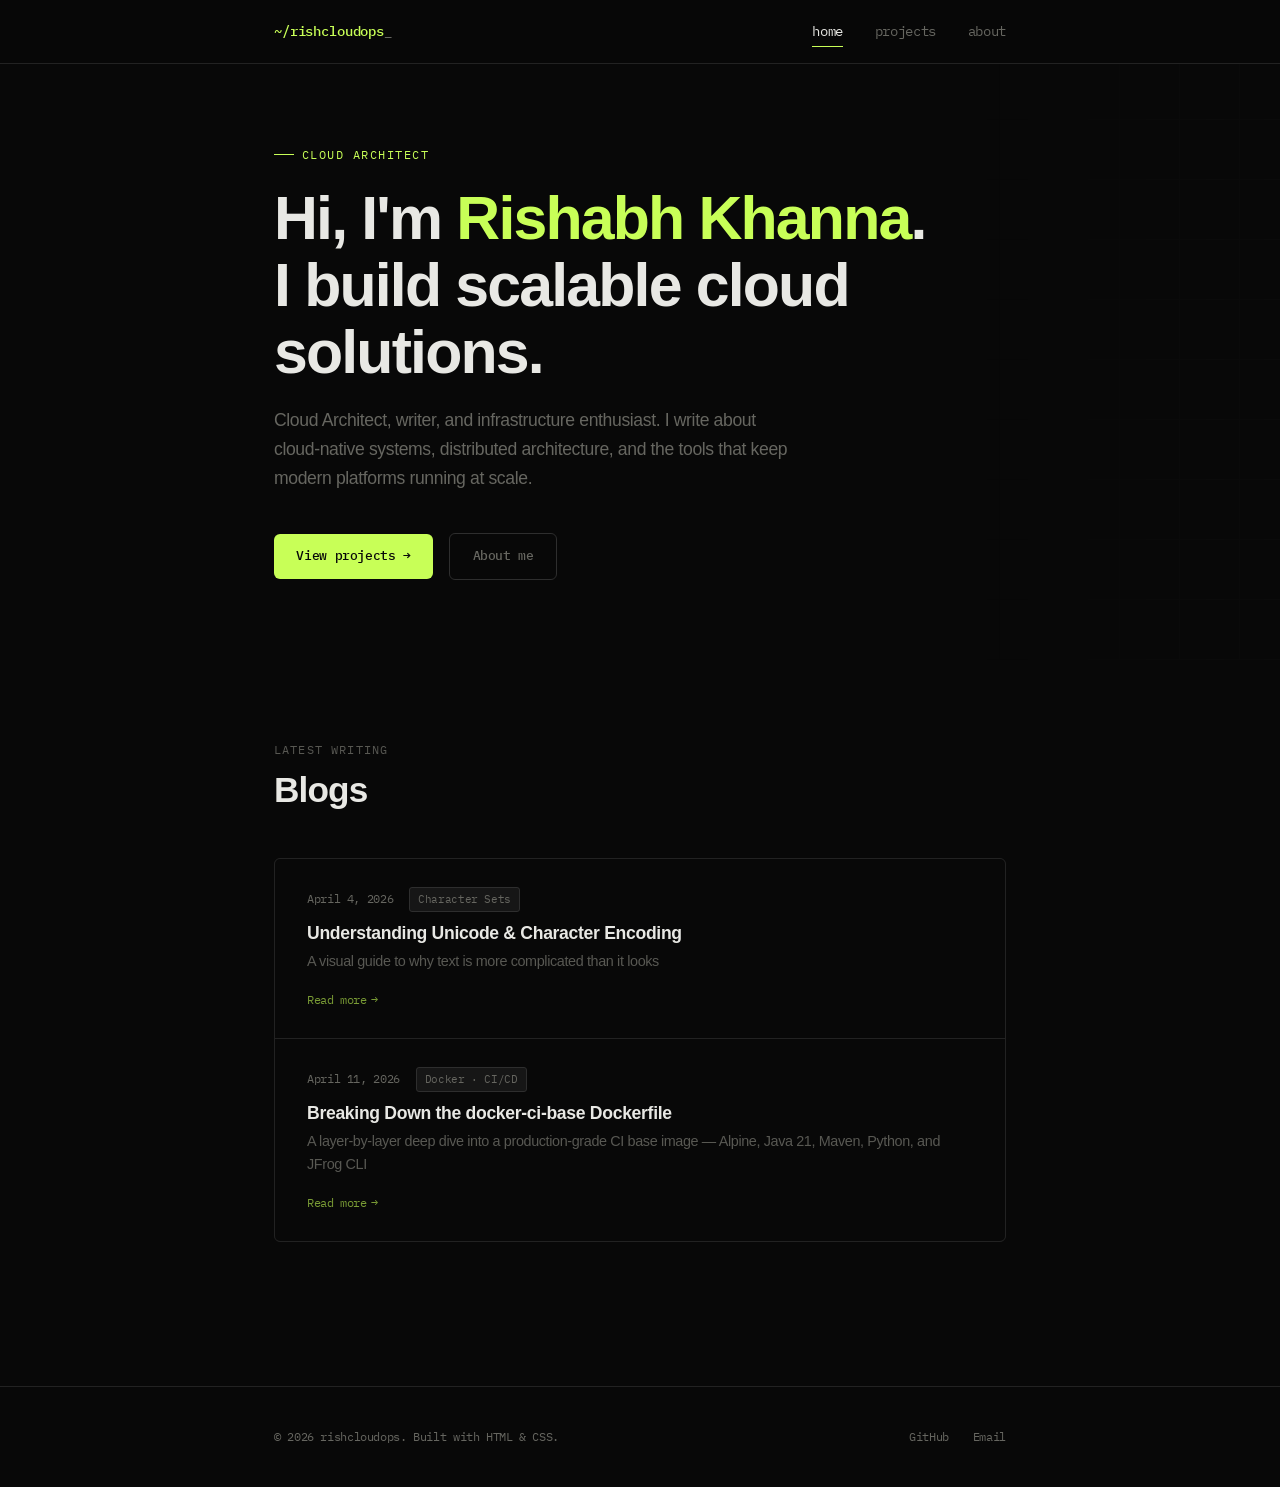
==== commit c81affab: "docker-ci-base dockerfile" ====
--- a/index.html
+++ b/index.html
@@ -58,6 +58,16 @@
         <div class="post-card-arrow"><span>Read more</span><span>→</span></div>
       </a>
 
+      <a href="blog/docker-ci-base-dockerfile.html" class="post-card">
+        <div class="post-card-meta">
+          <span class="post-date">April 11, 2026</span>
+          <span class="post-tag">Docker · CI/CD</span>
+        </div>
+        <h3>Breaking Down the docker-ci-base Dockerfile</h3>
+        <p>A layer-by-layer deep dive into a production-grade CI base image — Alpine, Java 21, Maven, Python, and JFrog CLI</p>
+        <div class="post-card-arrow"><span>Read more</span><span>→</span></div>
+      </a>
+
     </div>
   </div>
 </section>
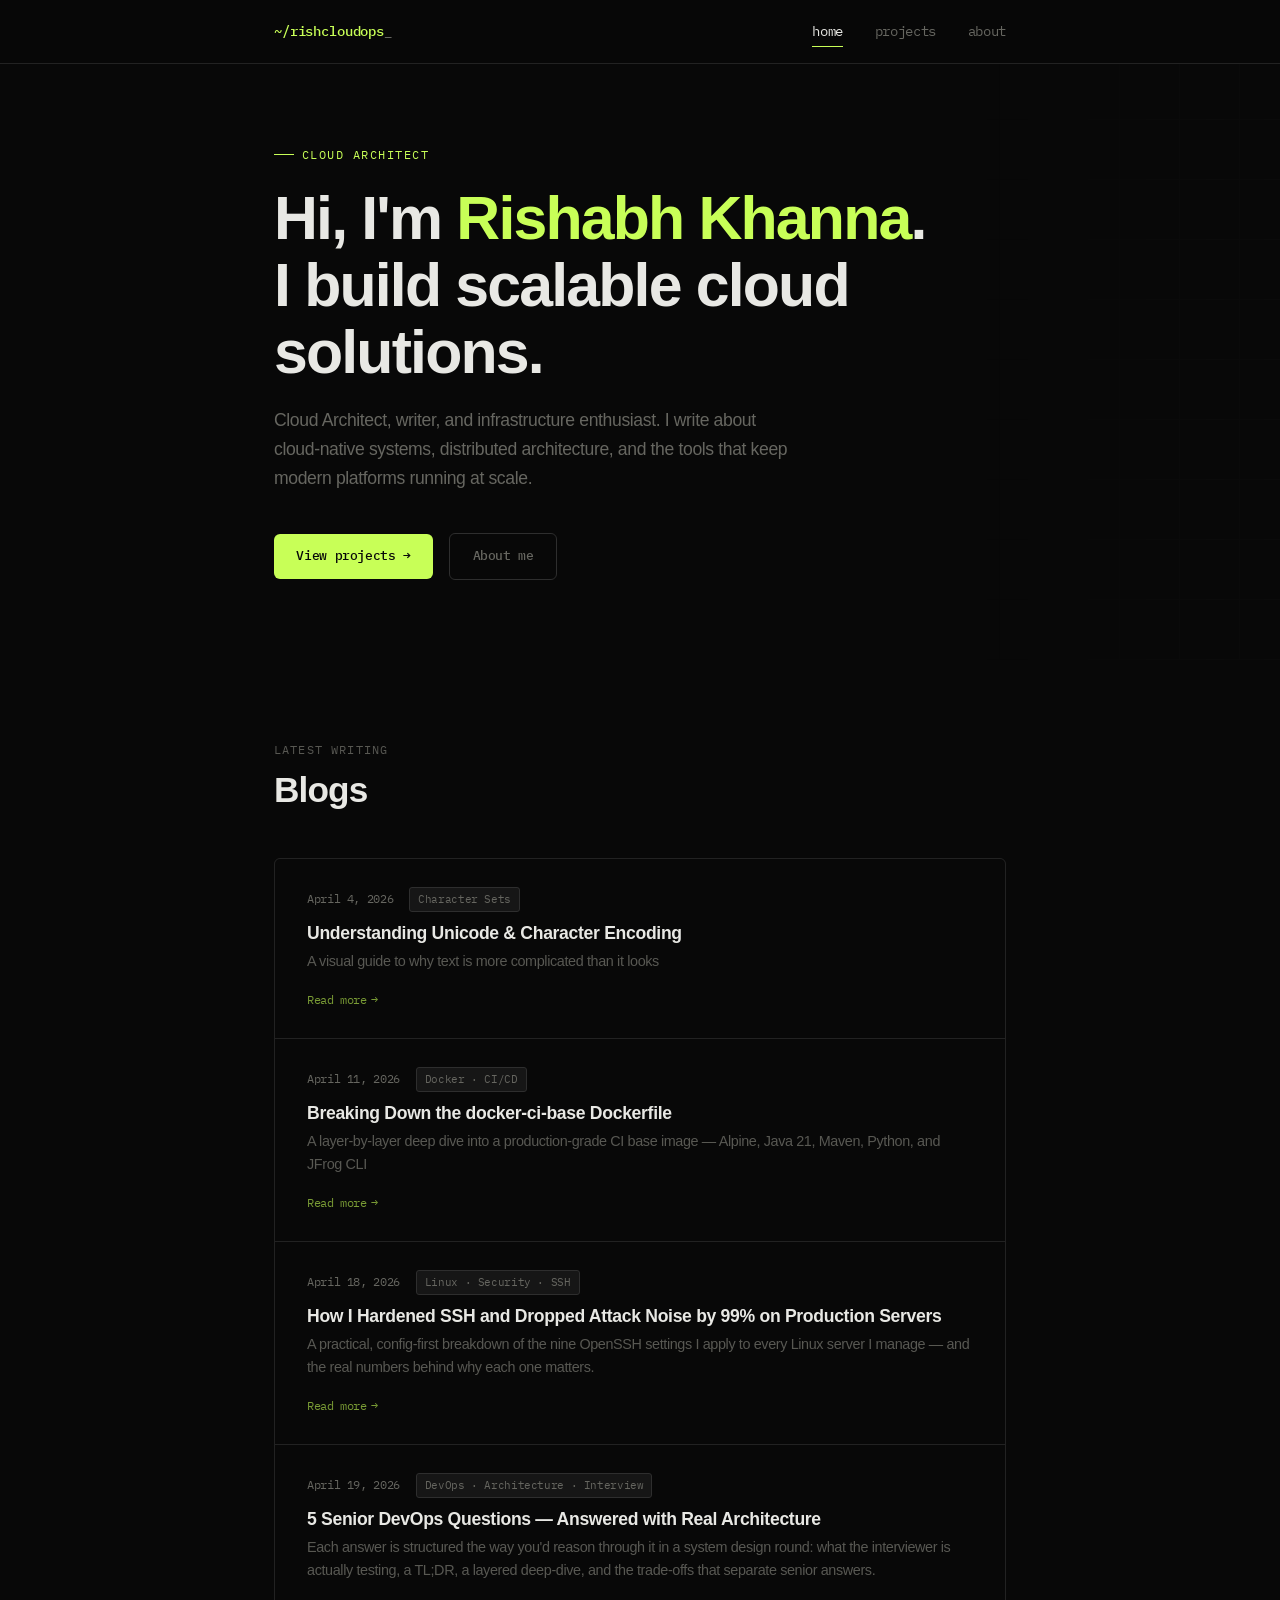
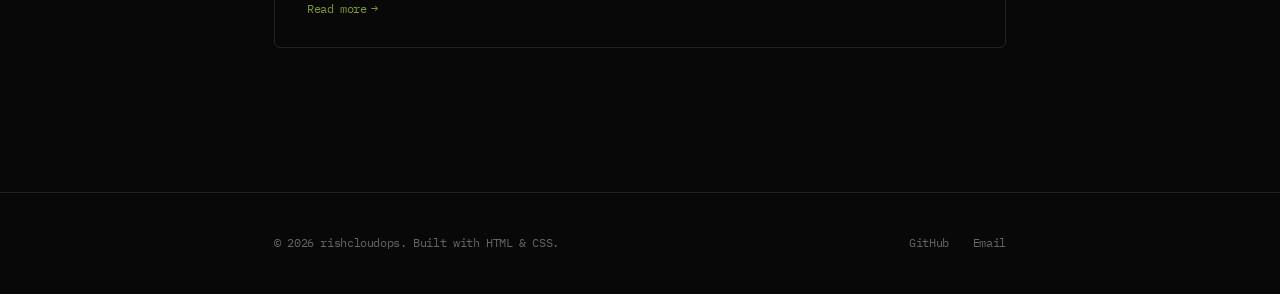
==== commit 9f775425: "2 blogs" ====
--- a/index.html
+++ b/index.html
@@ -68,6 +68,26 @@
         <div class="post-card-arrow"><span>Read more</span><span>→</span></div>
       </a>
 
+      <a href="blog/ssh-hardening.html" class="post-card">
+        <div class="post-card-meta">
+          <span class="post-date">April 18, 2026</span>
+          <span class="post-tag">Linux · Security · SSH</span>
+        </div>
+        <h3>How I Hardened SSH and Dropped Attack Noise by 99% on Production Servers</h3>
+        <p>A practical, config-first breakdown of the nine OpenSSH settings I apply to every Linux server I manage — and the real numbers behind why each one matters.</p>
+        <div class="post-card-arrow"><span>Read more</span><span>→</span></div>
+      </a>
+
+      <a href="blog/devops-interview-questions.html" class="post-card">
+        <div class="post-card-meta">
+          <span class="post-date">April 19, 2026</span>
+          <span class="post-tag">DevOps · Architecture · Interview</span>
+        </div>
+        <h3>5 Senior DevOps Questions — Answered with Real Architecture</h3>
+        <p>Each answer is structured the way you'd reason through it in a system design round: what the interviewer is actually testing, a TL;DR, a layered deep-dive, and the trade-offs that separate senior answers.</p>
+        <div class="post-card-arrow"><span>Read more</span><span>→</span></div>
+      </a>
+
     </div>
   </div>
 </section>
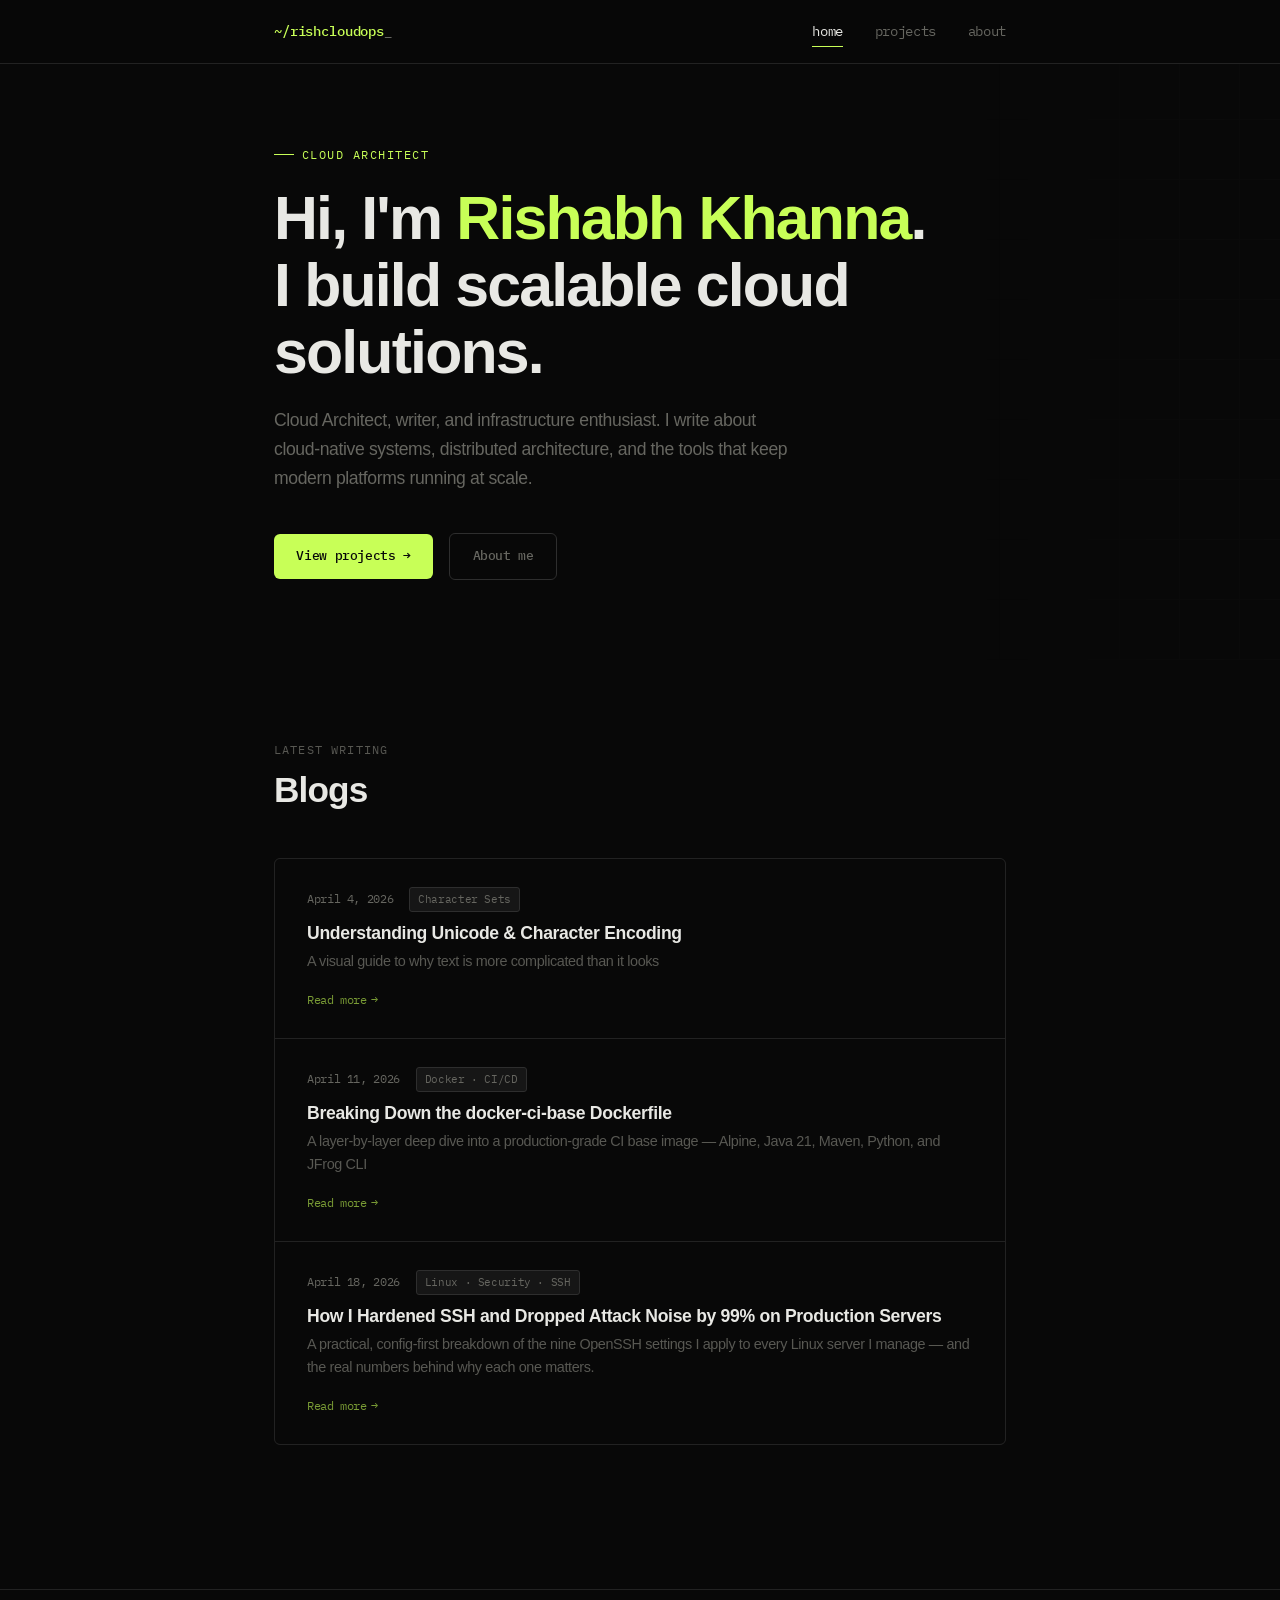
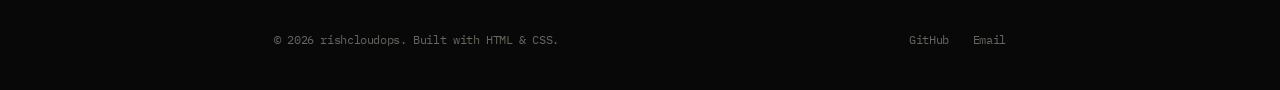
==== commit b393b0dd: "update home" ====
--- a/index.html
+++ b/index.html
@@ -3,7 +3,7 @@
 <head>
   <meta charset="UTF-8">
   <meta name="viewport" content="width=device-width, initial-scale=1.0">
-  <title>Your Name — Developer</title>
+  <title>rishcloudops</title>
   <meta name="description" content="Developer blog — writing about code, systems, and things I find interesting.">
   <link rel="stylesheet" href="style.css">
 </head>
@@ -78,15 +78,6 @@
         <div class="post-card-arrow"><span>Read more</span><span>→</span></div>
       </a>
 
-      <a href="blog/devops-interview-questions.html" class="post-card">
-        <div class="post-card-meta">
-          <span class="post-date">April 19, 2026</span>
-          <span class="post-tag">DevOps · Architecture · Interview</span>
-        </div>
-        <h3>5 Senior DevOps Questions — Answered with Real Architecture</h3>
-        <p>Each answer is structured the way you'd reason through it in a system design round: what the interviewer is actually testing, a TL;DR, a layered deep-dive, and the trade-offs that separate senior answers.</p>
-        <div class="post-card-arrow"><span>Read more</span><span>→</span></div>
-      </a>
 
     </div>
   </div>
